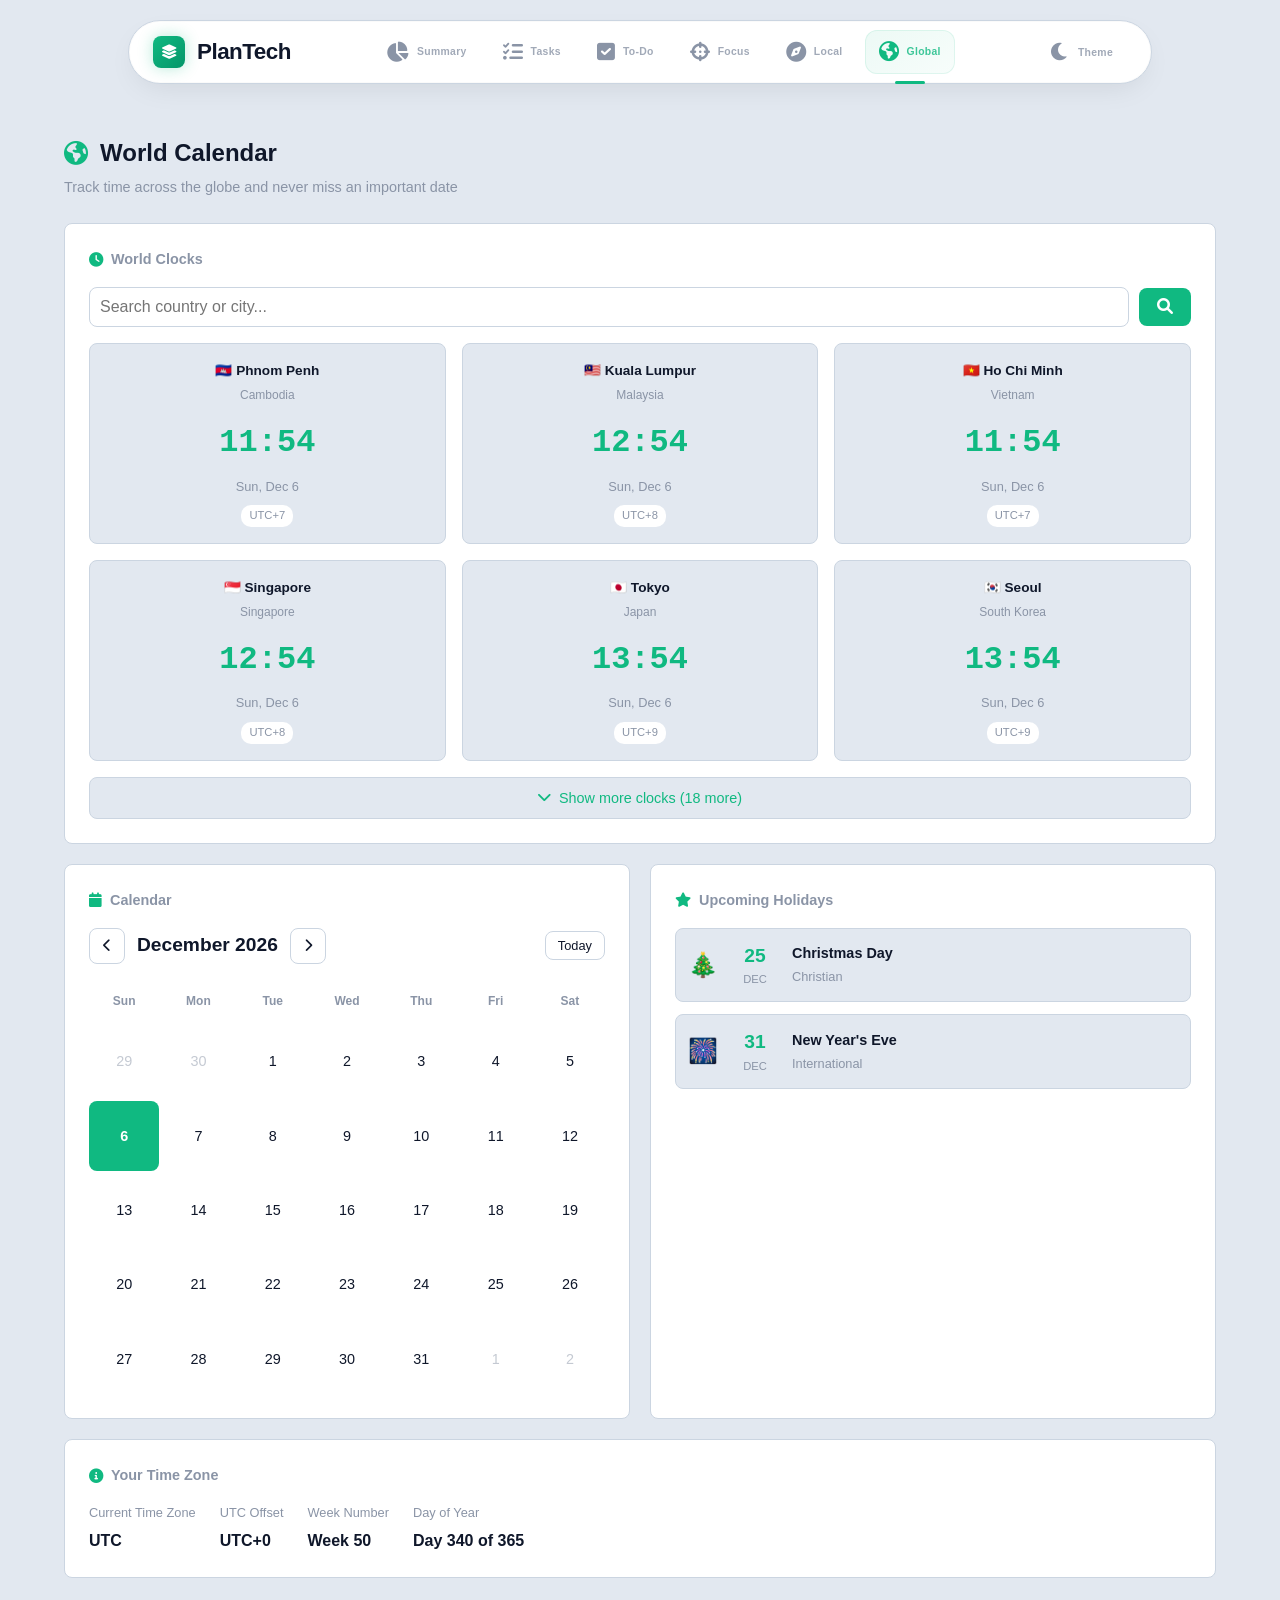
==== pages/world_calendar.html @ f8134af1 "first fix" ====
<!DOCTYPE html>
<html lang="en">
<head>
    <meta charset="UTF-8">
    <meta name="viewport" content="width=device-width, initial-scale=1.0">
    <title>World Calendar - UR-Schedule</title>
    <link rel="stylesheet" href="https://cdnjs.cloudflare.com/ajax/libs/font-awesome/6.0.0-beta3/css/all.min.css">
    <link rel="stylesheet" href="../css/style.css">
    <style>
        /* Ultra-Clean Professional Theme Override */
        :root {
            --bg-color: #e2e8f0; 
            --text-color: #0f172a;
            --text-muted: #475569; 
            --card-bg-color: #ffffff;
            --border-color: #cbd5e1; 
            --shadow-sm: 0 2px 5px rgba(0, 0, 0, 0.08); 
            --shadow-md: 0 6px 12px -2px rgba(0, 0, 0, 0.12);
            --radius-md: 8px;
            --radius-lg: 12px;
        }
        [data-theme="dark"] {
            --bg-color: #0f172a;
            --text-color: #f8fafc;
            --card-bg-color: #1e293b;
            --border-color: #334155;
            --text-muted: #94a3b8;
        }

        body {
            background-color: var(--bg-color);
            font-family: 'Inter', -apple-system, sans-serif;
            color: var(--text-color);
        }

        /* World Calendar Specific Styles */
        .world-grid {
            display: grid;
            grid-template-columns: repeat(auto-fit, minmax(300px, 1fr));
            gap: 20px;
            margin-bottom: 20px;
        }

        .world-card {
            background: var(--card-bg-color);
            border-radius: var(--radius-md);
            padding: 24px;
            border: 1px solid var(--border-color);
            transition: all 0.2s ease;
        }

        .world-card:hover {
            border-color: var(--primary-color);
            box-shadow: var(--shadow-hover);
        }

        .card-title {
            font-size: 0.9rem;
            font-weight: 600;
            color: var(--accent-color);
            display: flex;
            align-items: center;
            gap: 8px;
            margin-bottom: 16px;
        }

        .card-title i {
            color: var(--primary-color);
        }

        /* World Clocks */
        .clocks-grid {
            display: grid;
            grid-template-columns: repeat(3, 1fr);
            gap: 16px;
        }

        .clock-item {
            background: var(--bg-color);
            border-radius: var(--radius-sm);
            padding: 16px;
            text-align: center;
            border: 1px solid var(--border-color);
            transition: all 0.2s ease;
        }

        .clock-item.hidden {
            display: none;
        }

        .clock-item:hover {
            border-color: var(--primary-color);
        }

        .show-more-btn {
            display: flex;
            align-items: center;
            justify-content: center;
            gap: 8px;
            width: 100%;
            padding: 12px;
            margin-top: 16px;
            background: var(--bg-color);
            border: 1px solid var(--border-color);
            border-radius: var(--radius-sm);
            color: var(--primary-color);
            font-size: 0.9rem;
            font-weight: 500;
            cursor: pointer;
            transition: all 0.2s ease;
        }

        .show-more-btn:hover {
            background: var(--primary-color);
            color: white;
            border-color: var(--primary-color);
        }

        @media (max-width: 600px) {
            .clocks-grid {
                grid-template-columns: 1fr;
            }
        }

        .clock-city {
            font-size: 0.85rem;
            font-weight: 600;
            color: var(--text-color);
            margin-bottom: 4px;
        }

        .clock-country {
            font-size: 0.75rem;
            color: var(--accent-color);
            margin-bottom: 12px;
        }

        .clock-time {
            font-size: 2rem;
            font-weight: 700;
            color: var(--primary-color);
            font-family: 'SF Mono', 'Monaco', 'Consolas', monospace;
        }

        .clock-date {
            font-size: 0.8rem;
            color: var(--accent-color);
            margin-top: 8px;
        }

        .clock-offset {
            font-size: 0.7rem;
            color: var(--accent-color);
            background: var(--card-bg-color);
            padding: 2px 8px;
            border-radius: 10px;
            display: inline-block;
            margin-top: 8px;
        }

        /* Calendar Section */
        .calendar-header {
            display: flex;
            align-items: center;
            justify-content: space-between;
            margin-bottom: 20px;
        }

        .calendar-nav {
            display: flex;
            align-items: center;
            gap: 12px;
        }

        .calendar-nav button {
            width: 36px;
            height: 36px;
            border-radius: var(--radius-sm);
            border: 1px solid var(--border-color);
            background: var(--card-bg-color);
            color: var(--text-color);
            cursor: pointer;
            display: flex;
            align-items: center;
            justify-content: center;
            transition: all 0.2s ease;
        }

        .calendar-nav button:hover {
            border-color: var(--primary-color);
            color: var(--primary-color);
        }

        .calendar-month-year {
            font-size: 1.2rem;
            font-weight: 600;
            color: var(--text-color);
        }

        .calendar-weekdays {
            display: grid;
            grid-template-columns: repeat(7, 1fr);
            gap: 4px;
            margin-bottom: 8px;
        }

        .calendar-weekday {
            text-align: center;
            font-size: 0.75rem;
            font-weight: 600;
            color: var(--accent-color);
            padding: 8px 0;
        }

        .calendar-days {
            display: grid;
            grid-template-columns: repeat(7, 1fr);
            gap: 4px;
        }

        .calendar-day {
            aspect-ratio: 1;
            display: flex;
            align-items: center;
            justify-content: center;
            font-size: 0.9rem;
            border-radius: var(--radius-sm);
            cursor: pointer;
            transition: all 0.2s ease;
            color: var(--text-color);
        }

        .calendar-day:hover {
            background: var(--bg-color);
        }

        .calendar-day.other-month {
            color: var(--accent-color);
            opacity: 0.5;
        }

        .calendar-day.today {
            background: var(--primary-color);
            color: white;
            font-weight: 600;
        }

        .calendar-day.selected {
            border: 2px solid var(--primary-color);
        }

        .calendar-day.has-event::after {
            content: '';
            position: absolute;
            bottom: 4px;
            width: 4px;
            height: 4px;
            border-radius: 50%;
            background: var(--primary-color);
        }

        /* Holidays List */
        .holidays-list {
            display: flex;
            flex-direction: column;
            gap: 12px;
        }

        .holiday-item {
            display: flex;
            align-items: center;
            gap: 12px;
            padding: 12px;
            background: var(--bg-color);
            border-radius: var(--radius-sm);
            border: 1px solid var(--border-color);
        }

        .holiday-date {
            min-width: 50px;
            text-align: center;
        }

        .holiday-day {
            font-size: 1.2rem;
            font-weight: 700;
            color: var(--primary-color);
        }

        .holiday-month {
            font-size: 0.7rem;
            color: var(--accent-color);
            text-transform: uppercase;
        }

        .holiday-info h4 {
            font-size: 0.9rem;
            font-weight: 600;
            color: var(--text-color);
            margin-bottom: 2px;
        }

        .holiday-info p {
            font-size: 0.8rem;
            color: var(--accent-color);
        }

        .holiday-flag {
            font-size: 1.5rem;
        }

        /* Quick Time Zones */
        .timezone-converter {
            display: flex;
            flex-direction: column;
            gap: 16px;
        }

        .converter-input {
            display: flex;
            gap: 12px;
            align-items: center;
        }

        .converter-input input {
            flex: 1;
            padding: 12px;
            border: 1px solid var(--border-color);
            border-radius: var(--radius-sm);
            background: var(--bg-color);
            color: var(--text-color);
            font-size: 0.9rem;
        }

        .converter-input select {
            padding: 12px;
            border: 1px solid var(--border-color);
            border-radius: var(--radius-sm);
            background: var(--bg-color);
            color: var(--text-color);
            font-size: 0.9rem;
        }

        /* Page Header */
        .page-header {
            margin-bottom: 24px;
        }

        .page-header h1 {
            font-size: 1.5rem;
            font-weight: 700;
            color: var(--text-color);
            display: flex;
            align-items: center;
            gap: 12px;
        }

        .page-header h1 i {
            color: var(--primary-color);
        }

        .page-header p {
            color: var(--accent-color);
            font-size: 0.9rem;
            margin-top: 4px;
        }
    </style>
    <script src="../js/theme-sync.js"></script>
</head>
<body>
    <!-- Layered Sidebar Nav -->
    <aside class="sidebar" id="sidebar">
        <a href="homepage.html" class="sidebar-logo" title="Back to Home">
            <i><div class="fas fa-layer-group"></div></i>
            PlanTech
        </a>
        <nav class="sidebar-nav">
            <a href="dashboard.html" class="sidebar-tab" title="Overview Dashboard">
                <i class="fas fa-chart-pie"></i>
                <span>Summary</span>
            </a>
            <a href="schedule.html" class="sidebar-tab" title="Task Manager">
                <i class="fas fa-list-check"></i>
                <span>Tasks</span>
            </a>
            <a href="todo.html" class="sidebar-tab" title="To-Do List">
                <i class="fas fa-check-square"></i>
                <span>To-Do</span>
            </a>
            <a href="timer.html" class="sidebar-tab" title="Focus Timer">
                <i class="fas fa-crosshairs"></i>
                <span>Focus</span>
            </a>
            <a href="khmer_calendar.html" class="sidebar-tab" title="Local Calendar">
                <i class="fas fa-compass"></i>
                <span>Local</span>
            </a>
            <a href="world_calendar.html" class="sidebar-tab active" title="Global Time">
                <i class="fas fa-globe-americas"></i>
                <span>Global</span>
            </a>
        </nav>
        <div class="sidebar-bottom">
            <button id="dark-mode-toggle" class="sidebar-tab" title="Toggle Theme">
                <i class="fas fa-moon"></i>
                <span>Theme</span>
            </button>
            <a href="#" class="sidebar-tab" title="Settings" style="display: none;">
                <i class="fas fa-cog"></i>
                <span>Config</span>
            </a>
        </div>
    </aside>

    <!-- Main Content -->
    <div class="main-wrapper">
        <main style="padding: 24px 0;">
            <div class="container">
                <!-- Page Header -->
                <div class="page-header">
                    <h1><i class="fas fa-globe-americas"></i> World Calendar</h1>
                    <p>Track time across the globe and never miss an important date</p>
                </div>

                <!-- World Clocks -->
                <div class="world-card" style="margin-bottom: 20px;">
                    <div class="card-title">
                        <i class="fas fa-clock"></i> World Clocks
                    </div>
                    <div style="display: flex; gap: 10px; margin-bottom: 16px; align-items: center; flex-wrap: wrap;">
                        <input id="clock-search" type="text" placeholder="Search country or city..." style="flex:1; min-width:180px; padding: 10px; border-radius: 8px; border: 1px solid var(--border-color); font-size: 1rem;">
                        <button id="clock-search-btn" style="padding: 10px 18px; border-radius: 8px; border: none; background: var(--primary-color); color: #fff; font-size: 1rem; cursor: pointer;">
                            <i class="fas fa-search"></i>
                        </button>
                    </div>
                    <div class="clocks-grid" id="clocks-container">
                        <!-- Clocks will be generated by JavaScript -->
                    </div>
                    <button class="show-more-btn" id="show-more-clocks" onclick="toggleClocks()">
                        <i class="fas fa-chevron-down"></i>
                        <span>Show more clocks (20 more)</span>
                    </button>
                </div>

                <!-- Calendar and Holidays Grid -->
                <div class="world-grid">
                    <!-- Calendar -->
                    <div class="world-card">
                        <div class="card-title">
                            <i class="fas fa-calendar"></i> Calendar
                        </div>
                        <div class="calendar-header">
                            <div class="calendar-nav">
                                <button onclick="prevMonth()"><i class="fas fa-chevron-left"></i></button>
                                <span class="calendar-month-year" id="calendar-month-year">January 2026</span>
                                <button onclick="nextMonth()"><i class="fas fa-chevron-right"></i></button>
                            </div>
                            <button onclick="goToToday()" style="padding: 6px 12px; border-radius: var(--radius-sm); border: 1px solid var(--border-color); background: var(--card-bg-color); color: var(--text-color); cursor: pointer; font-size: 0.8rem;">Today</button>
                        </div>
                        <div class="calendar-weekdays">
                            <div class="calendar-weekday">Sun</div>
                            <div class="calendar-weekday">Mon</div>
                            <div class="calendar-weekday">Tue</div>
                            <div class="calendar-weekday">Wed</div>
                            <div class="calendar-weekday">Thu</div>
                            <div class="calendar-weekday">Fri</div>
                            <div class="calendar-weekday">Sat</div>
                        </div>
                        <div class="calendar-days" id="calendar-days">
                            <!-- Days will be generated by JavaScript -->
                        </div>
                    </div>

                    <!-- Upcoming Holidays -->
                    <div class="world-card">
                        <div class="card-title">
                            <i class="fas fa-star"></i> Upcoming Holidays
                        </div>
                        <div class="holidays-list" id="holidays-list">
                            <!-- Holidays will be generated by JavaScript -->
                        </div>
                    </div>
                </div>

                <!-- Time Zone Info -->
                <div class="world-card">
                    <div class="card-title">
                        <i class="fas fa-info-circle"></i> Your Time Zone
                    </div>
                    <div style="display: flex; gap: 24px; flex-wrap: wrap;">
                        <div>
                            <div style="font-size: 0.8rem; color: var(--accent-color); margin-bottom: 4px;">Current Time Zone</div>
                            <div style="font-size: 1rem; font-weight: 600; color: var(--text-color);" id="local-timezone">Loading...</div>
                        </div>
                        <div>
                            <div style="font-size: 0.8rem; color: var(--accent-color); margin-bottom: 4px;">UTC Offset</div>
                            <div style="font-size: 1rem; font-weight: 600; color: var(--text-color);" id="utc-offset">Loading...</div>
                        </div>
                        <div>
                            <div style="font-size: 0.8rem; color: var(--accent-color); margin-bottom: 4px;">Week Number</div>
                            <div style="font-size: 1rem; font-weight: 600; color: var(--text-color);" id="week-number">Loading...</div>
                        </div>
                        <div>
                            <div style="font-size: 0.8rem; color: var(--accent-color); margin-bottom: 4px;">Day of Year</div>
                            <div style="font-size: 1rem; font-weight: 600; color: var(--text-color);" id="day-of-year">Loading...</div>
                        </div>
                    </div>
                </div>
            </div>
        </main>
    </div>

    <script>
                // --- Search functionality for world clocks ---
                let clockSearchTerm = '';
                function filterClocks() {
                    const term = clockSearchTerm.trim().toLowerCase();
                    const items = document.querySelectorAll('.clock-item');
                    let anyVisible = false;
                    items.forEach(item => {
                        const city = item.querySelector('.clock-city').textContent.toLowerCase();
                        const country = item.querySelector('.clock-country').textContent.toLowerCase();
                        if (!term || city.includes(term) || country.includes(term)) {
                            item.style.display = '';
                            anyVisible = true;
                        } else {
                            item.style.display = 'none';
                        }
                    });
                    // Optionally, hide show-more button if search is active
                    const showMoreBtn = document.getElementById('show-more-clocks');
                    if (showMoreBtn) showMoreBtn.style.display = term ? 'none' : '';
                }
                document.addEventListener('DOMContentLoaded', function() {
                    const searchInput = document.getElementById('clock-search');
                    const searchBtn = document.getElementById('clock-search-btn');
                    if (searchInput) {
                        searchInput.addEventListener('input', function(e) {
                            clockSearchTerm = e.target.value;
                            filterClocks();
                        });
                        searchInput.addEventListener('keypress', function(e) {
                            if (e.key === 'Enter') {
                                clockSearchTerm = searchInput.value;
                                filterClocks();
                            }
                        });
                    }
                    if (searchBtn) {
                        searchBtn.addEventListener('click', function() {
                            clockSearchTerm = searchInput.value;
                            filterClocks();
                        });
                    }
                    
                    const darkToggleBtn = document.getElementById('dark-mode-toggle');
                    if (darkToggleBtn) {
                        darkToggleBtn.addEventListener('click', toggleTheme);
                    }
                });

        // Theme handling
        function updateThemeIcon(theme) {
            const icon = document.querySelector('#dark-mode-toggle i');
            if (icon) {
                icon.className = theme === 'dark' ? 'fas fa-sun' : 'fas fa-moon';
            }
        }

        function toggleTheme() {
            const isDark = document.documentElement.getAttribute('data-theme') === 'dark';
            if (isDark) {
                document.documentElement.removeAttribute('data-theme');
                updateThemeIcon('light');
                localStorage.setItem('theme', 'light');
            } else {
                document.documentElement.setAttribute('data-theme', 'dark');
                updateThemeIcon('dark');
                localStorage.setItem('theme', 'dark');
            }
        }

        // Load saved theme
        document.addEventListener('DOMContentLoaded', () => {
            if (localStorage.getItem('theme') === 'dark') {
                document.documentElement.setAttribute('data-theme', 'dark');
                updateThemeIcon('dark');
            }
            
            let colorTheme = localStorage.getItem('colorTheme') || 'default';
            document.documentElement.setAttribute('data-color', colorTheme);

            window.addEventListener('storage', (e) => {
                if (e.key === 'theme') {
                    if (e.newValue === 'dark') {
                        document.documentElement.setAttribute('data-theme', 'dark');
                        updateThemeIcon('dark');
                    } else {
                        document.documentElement.removeAttribute('data-theme');
                        updateThemeIcon('light');
                    }
                }
                if (e.key === 'colorTheme') {
                    colorTheme = e.newValue || 'default';
                    document.documentElement.setAttribute('data-color', colorTheme);
                }
            });
        });

        // World Clock Data
        const worldClocks = [
            { city: 'Phnom Penh', country: 'Cambodia', timezone: 'Asia/Phnom_Penh', flag: '🇰🇭' },
            { city: 'Kuala Lumpur', country: 'Malaysia', timezone: 'Asia/Kuala_Lumpur', flag: '🇲🇾' },
            { city: 'Ho Chi Minh', country: 'Vietnam', timezone: 'Asia/Ho_Chi_Minh', flag: '🇻🇳' },
            { city: 'Singapore', country: 'Singapore', timezone: 'Asia/Singapore', flag: '🇸🇬' },
            { city: 'Tokyo', country: 'Japan', timezone: 'Asia/Tokyo', flag: '🇯🇵' },
            { city: 'Seoul', country: 'South Korea', timezone: 'Asia/Seoul', flag: '🇰🇷' },
            { city: 'Beijing', country: 'China', timezone: 'Asia/Shanghai', flag: '🇨🇳' },
            { city: 'Hong Kong', country: 'Hong Kong', timezone: 'Asia/Hong_Kong', flag: '🇭🇰' },
            { city: 'Dubai', country: 'UAE', timezone: 'Asia/Dubai', flag: '🇦🇪' },
            { city: 'Mumbai', country: 'India', timezone: 'Asia/Kolkata', flag: '🇮🇳' },
            { city: 'Moscow', country: 'Russia', timezone: 'Europe/Moscow', flag: '🇷🇺' },
            { city: 'Istanbul', country: 'Turkey', timezone: 'Europe/Istanbul', flag: '🇹🇷' },
            { city: 'London', country: 'United Kingdom', timezone: 'Europe/London', flag: '🇬🇧' },
            { city: 'Paris', country: 'France', timezone: 'Europe/Paris', flag: '🇫🇷' },
            { city: 'Berlin', country: 'Germany', timezone: 'Europe/Berlin', flag: '🇩🇪' },
            { city: 'Amsterdam', country: 'Netherlands', timezone: 'Europe/Amsterdam', flag: '🇳🇱' },
            { city: 'New York', country: 'United States', timezone: 'America/New_York', flag: '🇺🇸' },
            { city: 'Los Angeles', country: 'United States', timezone: 'America/Los_Angeles', flag: '🇺🇸' },
            { city: 'Chicago', country: 'United States', timezone: 'America/Chicago', flag: '🇺🇸' },
            { city: 'Toronto', country: 'Canada', timezone: 'America/Toronto', flag: '🇨🇦' },
            { city: 'São Paulo', country: 'Brazil', timezone: 'America/Sao_Paulo', flag: '🇧🇷' },
            { city: 'Buenos Aires', country: 'Argentina', timezone: 'America/Argentina/Buenos_Aires', flag: '🇦🇷' },
            { city: 'Sydney', country: 'Australia', timezone: 'Australia/Sydney', flag: '🇦🇺' },
            { city: 'Auckland', country: 'New Zealand', timezone: 'Pacific/Auckland', flag: '🇳🇿' }
        ];

        // International Holidays 2026
        const holidays = [
            { date: '2026-01-01', name: 'New Year\'s Day', type: 'International', flag: '🌍' },
            { date: '2026-01-26', name: 'Australia Day', type: 'Australia', flag: '🇦🇺' },
            { date: '2026-02-14', name: 'Valentine\'s Day', type: 'International', flag: '❤️' },
            { date: '2026-02-17', name: 'Chinese New Year', type: 'Asia', flag: '🧧' },
            { date: '2026-03-17', name: 'St. Patrick\'s Day', type: 'Ireland', flag: '🇮🇪' },
            { date: '2026-04-05', name: 'Easter Sunday', type: 'Christian', flag: '🐰' },
            { date: '2026-05-01', name: 'International Workers\' Day', type: 'International', flag: '👷' },
            { date: '2026-05-10', name: 'Mother\'s Day', type: 'International', flag: '💐' },
            { date: '2026-06-21', name: 'Father\'s Day', type: 'International', flag: '👔' },
            { date: '2026-07-04', name: 'Independence Day', type: 'United States', flag: '🇺🇸' },
            { date: '2026-07-14', name: 'Bastille Day', type: 'France', flag: '🇫🇷' },
            { date: '2026-10-31', name: 'Halloween', type: 'International', flag: '🎃' },
            { date: '2026-11-26', name: 'Thanksgiving', type: 'United States', flag: '🦃' },
            { date: '2026-12-25', name: 'Christmas Day', type: 'Christian', flag: '🎄' },
            { date: '2026-12-31', name: 'New Year\'s Eve', type: 'International', flag: '🎆' }
        ];

        // Render World Clocks
        let clocksExpanded = false;
        const initialClocksCount = 6;

        function renderClocks() {
            const container = document.getElementById('clocks-container');
            container.innerHTML = worldClocks.map((clock, index) => `
                <div class="clock-item${index >= initialClocksCount && !clocksExpanded ? ' hidden' : ''}" data-index="${index}">
                    <div class="clock-city">${clock.flag} ${clock.city}</div>
                    <div class="clock-country">${clock.country}</div>
                    <div class="clock-time" id="clock-${clock.timezone.replace(/\//g, '-')}">${getTimeForTimezone(clock.timezone)}</div>
                    <div class="clock-date">${getDateForTimezone(clock.timezone)}</div>
                    <div class="clock-offset">${getOffsetForTimezone(clock.timezone)}</div>
                </div>
            `).join('');
            updateShowMoreButton();
        }

        function toggleClocks() {
            clocksExpanded = !clocksExpanded;
            const items = document.querySelectorAll('.clock-item');
            items.forEach((item, index) => {
                if (index >= initialClocksCount) {
                    item.classList.toggle('hidden', !clocksExpanded);
                }
            });
            updateShowMoreButton();
        }

        function updateShowMoreButton() {
            const btn = document.getElementById('show-more-clocks');
            const hiddenCount = worldClocks.length - initialClocksCount;
            if (clocksExpanded) {
                btn.innerHTML = '<i class="fas fa-chevron-up"></i><span>Show less</span>';
            } else {
                btn.innerHTML = `<i class="fas fa-chevron-down"></i><span>Show more clocks (${hiddenCount} more)</span>`;
            }
        }

        function getTimeForTimezone(timezone) {
            return new Date().toLocaleTimeString('en-US', {
                timeZone: timezone,
                hour: '2-digit',
                minute: '2-digit',
                hour12: false
            });
        }

        function getDateForTimezone(timezone) {
            return new Date().toLocaleDateString('en-US', {
                timeZone: timezone,
                weekday: 'short',
                month: 'short',
                day: 'numeric'
            });
        }

        function getOffsetForTimezone(timezone) {
            const now = new Date();
            const utc = new Date(now.toLocaleString('en-US', { timeZone: 'UTC' }));
            const tz = new Date(now.toLocaleString('en-US', { timeZone: timezone }));
            const diff = (tz - utc) / (1000 * 60 * 60);
            const sign = diff >= 0 ? '+' : '';
            return `UTC${sign}${diff}`;
        }

        function updateClocks() {
            worldClocks.forEach(clock => {
                const el = document.getElementById(`clock-${clock.timezone.replace(/\//g, '-')}`);
                if (el) {
                    el.textContent = getTimeForTimezone(clock.timezone);
                }
            });
        }

        // Calendar
        let currentDate = new Date();
        let currentMonth = currentDate.getMonth();
        let currentYear = currentDate.getFullYear();

        function renderCalendar() {
            const monthNames = ['January', 'February', 'March', 'April', 'May', 'June',
                'July', 'August', 'September', 'October', 'November', 'December'];

            document.getElementById('calendar-month-year').textContent = 
                `${monthNames[currentMonth]} ${currentYear}`;

            const firstDay = new Date(currentYear, currentMonth, 1).getDay();
            const daysInMonth = new Date(currentYear, currentMonth + 1, 0).getDate();
            const daysInPrevMonth = new Date(currentYear, currentMonth, 0).getDate();

            const today = new Date();
            const container = document.getElementById('calendar-days');
            let html = '';

            // Previous month days
            for (let i = firstDay - 1; i >= 0; i--) {
                html += `<div class="calendar-day other-month">${daysInPrevMonth - i}</div>`;
            }

            // Current month days
            for (let day = 1; day <= daysInMonth; day++) {
                const isToday = day === today.getDate() && 
                               currentMonth === today.getMonth() && 
                               currentYear === today.getFullYear();
                html += `<div class="calendar-day${isToday ? ' today' : ''}">${day}</div>`;
            }

            // Next month days
            const totalCells = firstDay + daysInMonth;
            const remainingCells = totalCells <= 35 ? 35 - totalCells : 42 - totalCells;
            for (let i = 1; i <= remainingCells; i++) {
                html += `<div class="calendar-day other-month">${i}</div>`;
            }

            container.innerHTML = html;
        }

        function prevMonth() {
            currentMonth--;
            if (currentMonth < 0) {
                currentMonth = 11;
                currentYear--;
            }
            renderCalendar();
        }

        function nextMonth() {
            currentMonth++;
            if (currentMonth > 11) {
                currentMonth = 0;
                currentYear++;
            }
            renderCalendar();
        }

        function goToToday() {
            const today = new Date();
            currentMonth = today.getMonth();
            currentYear = today.getFullYear();
            renderCalendar();
        }

        // Render Holidays
        function renderHolidays() {
            const today = new Date();
            today.setHours(0, 0, 0, 0);

            const upcomingHolidays = holidays
                .filter(h => new Date(h.date) >= today)
                .slice(0, 5);

            const container = document.getElementById('holidays-list');
            container.innerHTML = upcomingHolidays.map(holiday => {
                const date = new Date(holiday.date);
                const monthNames = ['Jan', 'Feb', 'Mar', 'Apr', 'May', 'Jun',
                    'Jul', 'Aug', 'Sep', 'Oct', 'Nov', 'Dec'];
                return `
                    <div class="holiday-item">
                        <div class="holiday-flag">${holiday.flag}</div>
                        <div class="holiday-date">
                            <div class="holiday-day">${date.getDate()}</div>
                            <div class="holiday-month">${monthNames[date.getMonth()]}</div>
                        </div>
                        <div class="holiday-info">
                            <h4>${holiday.name}</h4>
                            <p>${holiday.type}</p>
                        </div>
                    </div>
                `;
            }).join('');
        }

        // Time Zone Info
        function updateTimezoneInfo() {
            const now = new Date();
            
            // Timezone name
            let timezone = Intl.DateTimeFormat().resolvedOptions().timeZone;
            if (timezone === 'Asia/Bangkok' || timezone === 'Asia/Saigon') {
                // Manually map Indochina Time to Phnom Penh
                timezone = 'Asia/Phnom_Penh';
            }
            document.getElementById('local-timezone').textContent = timezone;

            // UTC Offset
            const offset = -now.getTimezoneOffset() / 60;
            const sign = offset >= 0 ? '+' : '';
            document.getElementById('utc-offset').textContent = `UTC${sign}${offset}`;

            // Week number
            const startOfYear = new Date(now.getFullYear(), 0, 1);
            const weekNo = Math.ceil((((now - startOfYear) / 86400000) + startOfYear.getDay() + 1) / 7);
            document.getElementById('week-number').textContent = `Week ${weekNo}`;

            // Day of year
            const dayOfYear = Math.floor((now - startOfYear) / 86400000) + 1;
            document.getElementById('day-of-year').textContent = `Day ${dayOfYear} of 365`;
        }

        // Initialize
        renderClocks();
        renderCalendar();
        renderHolidays();
        updateTimezoneInfo();

        // Update clocks every second
        setInterval(updateClocks, 1000);
    </script>
</body>
</html>
---- css/style.css ----
/* Mobile Sidebar Toggle Button */


@import url('https://fonts.googleapis.com/css2?family=Space+Grotesk:wght@300;400;500;600;700&display=swap');

:root {
    /* Clean, minimal color palette */
    --bg-color: #f5f7fa;
    --text-color: #1a1a2e;
    --card-bg-color: #ffffff;
    --border-color: #e8ecf1;
    --primary-color: #10b981;
    --primary-hover: #059669;
    --accent-color: #8a94a6;
    --current-highlight: rgba(16, 185, 129, 0.08);
    --shadow: 0 2px 8px rgba(0, 0, 0, 0.04);
    --shadow-hover: 0 8px 24px rgba(0, 0, 0, 0.08);
    --transition-speed: 0.25s;
    --danger-color: #ef4444;
    --success-color: #22c55e;
    --warning-color: #f59e0b;
    --radius-sm: 8px;
    --radius-md: 12px;
    --radius-lg: 16px;
}

/* Color Themes */
[data-color="blue"] {
    --primary-color: #3b82f6;
    --primary-hover: #2563eb;
    --current-highlight: rgba(59, 130, 246, 0.08);
}

[data-color="green"] {
    --primary-color: #22c55e;
    --primary-hover: #16a34a;
    --current-highlight: rgba(34, 197, 94, 0.08);
}

[data-color="purple"] {
    --primary-color: #8b5cf6;
    --primary-hover: #7c3aed;
    --current-highlight: rgba(139, 92, 246, 0.08);
}

[data-color="orange"] {
    --primary-color: #f97316;
    --primary-hover: #ea580c;
    --current-highlight: rgba(249, 115, 22, 0.08);
}

[data-color="pink"] {
    --primary-color: #ec4899;
    --primary-hover: #db2777;
    --current-highlight: rgba(236, 72, 153, 0.08);
}

[data-color="rose"] {
    --primary-color: #f43f5e;
    --primary-hover: #e11d48;
    --current-highlight: rgba(244, 63, 94, 0.08);
}

[data-color="yellow"] {
    --primary-color: #eab308;
    --primary-hover: #ca8a04;
    --current-highlight: rgba(234, 179, 8, 0.08);
}

[data-color="teal"] {
    --primary-color: #14b8a6;
    --primary-hover: #0d9488;
    --current-highlight: rgba(20, 184, 166, 0.08);
}

[data-color="cyan"] {
    --primary-color: #06b6d4;
    --primary-hover: #0891b2;
    --current-highlight: rgba(6, 182, 212, 0.08);
}

[data-color="indigo"] {
    --primary-color: #6366f1;
    --primary-hover: #4f46e5;
    --current-highlight: rgba(99, 102, 241, 0.08);
}

[data-theme="dark"] {
    --bg-color: #0f0f12;
    --text-color: #f0f0f5;
    --card-bg-color: #1a1a22;
    --border-color: #2a2a35;
    --accent-color: #6b7280;
    --shadow: 0 2px 8px rgba(0, 0, 0, 0.3);
    --shadow-hover: 0 8px 24px rgba(0, 0, 0, 0.4);
}

[data-theme="dark"][data-color="default"],
[data-theme="dark"]:not([data-color]) {
    --primary-color: #10b981;
    --primary-hover: #059669;
    --current-highlight: rgba(16, 185, 129, 0.12);
}

* {
    box-sizing: border-box;
    margin: 0;
    padding: 0;
}

body {
    font-family: 'Space Grotesk', -apple-system, BlinkMacSystemFont, 'Segoe UI', sans-serif;
    background-color: var(--bg-color);
    color: var(--text-color);
    line-height: 1.6;
    font-size: 14px;
    -webkit-font-smoothing: antialiased;
    -moz-osx-font-smoothing: grayscale;
}

/* ==================== SIDEBAR NAVIGATION ==================== */
.sidebar {
    position: fixed;
    top: 20px;
    left: 50%;
    transform: translateX(-50%);
    width: 80%;
    max-width: 1200px;
    height: 64px;
    background: var(--bg-surface, var(--card-bg-color));
    backdrop-filter: blur(12px);
    border-radius: 100px;
    border: 1px solid var(--border-color);
    display: flex;
    flex-direction: row;
    align-items: center;
    justify-content: space-between;
    padding: 0 24px;
    z-index: 150;
    transition: all var(--transition-speed);
    box-shadow: 0 10px 30px -10px rgba(0, 0, 0, 0.1), inset 0 0 0 1px rgba(15, 23, 42, 0.02);
}

.sidebar-logo {
    font-family: "Plus Jakarta Sans", sans-serif;
    font-size: 1.4rem;
    font-weight: 800;
    color: var(--text-color);
    text-decoration: none;
    display: flex;
    align-items: center;
    gap: 12px;
    letter-spacing: -0.5px;
    margin-right: 0;
}
.sidebar-logo i {
    width: 32px;
    height: 32px;
    background: linear-gradient(135deg, var(--primary-color), var(--primary-hover));
    color: white;
    display: flex;
    align-items: center;
    justify-content: center;
    border-radius: 8px;
    font-size: 0.9rem;
    box-shadow: 0 0 15px rgba(16, 185, 129, 0.3);
}

.sidebar-logo:hover {
    transform: translateY(-2px) scale(1.05);
}

.sidebar-nav {
    display: flex;
    flex-direction: row;
    gap: 8px;
    padding: 0;
    justify-content: center;
    flex: 1;
}

.sidebar-tab {
    width: auto;
    height: 44px;
    padding: 0 14px;
    display: flex;
    flex-direction: row;
    align-items: center;
    justify-content: center;
    gap: 8px;
    border-radius: 12px;
    background: transparent;
    color: var(--accent-color);
    text-decoration: none;
    border: none;
    cursor: pointer;
    transition: all 0.3s cubic-bezier(0.16, 1, 0.3, 1);
    font-family: inherit;
    position: relative;
}

.sidebar-tab i {
    font-size: 1.25rem;
    transition: transform 0.3s cubic-bezier(0.16, 1, 0.3, 1), color 0.2s;
}

.sidebar-tab span {
    font-size: 0.65rem;
    font-weight: 600;
    letter-spacing: 0.03em;
    opacity: 0.8;
}

.sidebar-tab:hover {
    background: var(--bg-color);
    color: var(--text-color);
    transform: translateY(-2px);
}

.sidebar-tab:hover i {
    transform: scale(1.1);
    color: var(--primary-color);
}

.sidebar-tab.active {
    background: linear-gradient(145deg, var(--current-highlight), rgba(16, 185, 129, 0.03));
    color: var(--primary-color);
    font-weight: 700;
    box-shadow: inset 0 0 0 1px rgba(16, 185, 129, 0.1);
}

.sidebar-tab.active::before {
    content: "";
    position: absolute;
    bottom: -10px;
    left: 50%;
    transform: translateX(-50%);
    width: 30px;
    height: 3px;
    background: var(--primary-color);
    border-radius: 4px;
}

.sidebar-bottom {
    margin-top: 0;
    margin-left: auto;
    padding: 0;
    display: flex;
    flex-direction: row;
    align-items: center;
    gap: 8px;
}

.sidebar-divider {
    width: 1px;
    height: 24px;
    background: var(--border-color);
    margin: 0 8px;
}

/* Main wrapper with sidebar offset */
.main-wrapper {
    margin-left: 0;
    padding-top: 110px;
    min-height: 100vh;
    transition: margin-left var(--transition-speed);
}

.container {
    max-width: 1200px;
    margin: 0 auto;
    padding: 0 24px;
}

/* ==================== COMPACT HEADER - TOP BAR ==================== */
.top-bar {
    background-color: var(--card-bg-color);
    border-bottom: 1px solid var(--border-color);
    padding: 14px 0;
    position: sticky;
    top: 0;
    z-index: 100;
    transition: all var(--transition-speed);
}

.header-row {
    display: flex;
    align-items: center;
    justify-content: space-between;
    gap: 20px;
}

.logo {
    display: flex;
    align-items: center;
    gap: 10px;
    font-weight: 600;
    font-size: 1.1rem;
    letter-spacing: -0.02em;
}

.logo i {
    color: var(--primary-color);
    font-size: 1.2rem;
}

.header-stats {
    display: flex;
    gap: 10px;
}

.stat-pill {
    display: flex;
    align-items: center;
    gap: 6px;
    background: var(--bg-color);
    padding: 6px 12px;
    border-radius: var(--radius-lg);
    font-size: 0.8rem;
    font-weight: 500;
    border: 1px solid var(--border-color);
}

.stat-pill i {
    color: var(--primary-color);
    font-size: 0.75rem;
}

.stat-pill.clock {
    font-variant-numeric: tabular-nums;
}

.header-actions {
    display: flex;
    gap: 6px;
}

.icon-btn {
    width: 38px;
    height: 38px;
    border: none;
    border-radius: var(--radius-sm);
    background: transparent;
    color: var(--accent-color);
    cursor: pointer;
    display: flex;
    align-items: center;
    justify-content: center;
    transition: all 0.2s ease;
}

.icon-btn:hover {
    background: var(--current-highlight);
    color: var(--primary-color);
}

/* ==================== COMPACT HEADER - NAV BAR ==================== */
.nav-bar {
    background-color: var(--card-bg-color);
    border-bottom: 1px solid var(--border-color);
    padding: 10px 0;
    position: sticky;
    top: 58px;
    z-index: 99;
    transition: all var(--transition-speed);
}

.nav-row {
    display: flex;
    align-items: center;
    justify-content: space-between;
    gap: 20px;
}

.date-nav {
    display: flex;
    align-items: center;
    gap: 10px;
}

.nav-btn {
    width: 32px;
    height: 32px;
    border: 1px solid var(--border-color);
    border-radius: var(--radius-sm);
    background: var(--card-bg-color);
    color: var(--accent-color);
    cursor: pointer;
    display: flex;
    align-items: center;
    justify-content: center;
    transition: all 0.2s ease;
    font-size: 0.75rem;
}

.nav-btn:hover {
    background: var(--primary-color);
    border-color: var(--primary-color);
    color: white;
}

.date-display {
    font-weight: 600;
    font-size: 0.9rem;
    min-width: 110px;
    text-align: center;
    cursor: pointer;
    transition: color 0.2s ease;
    letter-spacing: -0.01em;
}

.date-display:hover {
    color: var(--primary-color);
}

.progress-container {
    flex: 1;
    max-width: 180px;
    height: 5px;
    background-color: var(--border-color);
    border-radius: var(--radius-lg);
    overflow: hidden;
}

.progress-bar {
    height: 100%;
    background: var(--primary-color);
    border-radius: var(--radius-lg);
    transition: width 0.5s cubic-bezier(0.4, 0, 0.2, 1);
    width: 0%;
}

.view-switcher {
    display: flex;
    gap: 4px;
    background: var(--bg-color);
    padding: 4px;
    border-radius: var(--radius-sm);
    border: 1px solid var(--border-color);
}

.view-btn {
    width: 36px;
    height: 30px;
    border: none;
    border-radius: 6px;
    background: transparent;
    color: var(--accent-color);
    cursor: pointer;
    display: flex;
    align-items: center;
    justify-content: center;
    transition: all 0.2s ease;
    font-size: 0.85rem;
}

.view-btn:hover {
    color: var(--text-color);
    background: var(--card-bg-color);
}

.view-btn.active {
    background: var(--card-bg-color);
    color: var(--primary-color);
    box-shadow: var(--shadow);
}

/* ==================== DROPDOWN MENU ==================== */
.dropdown-menu {
    position: fixed;
    top: 60px;
    right: 20px;
    background: var(--card-bg-color);
    border: 1px solid var(--border-color);
    border-radius: var(--radius-md);
    box-shadow: var(--shadow-hover);
    z-index: 200;
    min-width: 220px;
    padding: 8px;
    animation: slideDown 0.15s ease-out;
}

.dropdown-menu.hidden {
    display: none;
}

@keyframes slideDown {
    from { opacity: 0; transform: translateY(-10px); }
    to { opacity: 1; transform: translateY(0); }
}

.menu-section {
    padding: 8px;
}

.menu-section:not(:last-child) {
    border-bottom: 1px solid var(--border-color);
}

.menu-section h4 {
    font-size: 0.65rem;
    text-transform: uppercase;
    color: var(--accent-color);
    margin-bottom: 8px;
    letter-spacing: 0.5px;
}

.menu-item {
    width: 100%;
    display: flex;
    align-items: center;
    gap: 10px;
    padding: 8px 10px;
    border: none;
    background: transparent;
    color: var(--text-color);
    border-radius: 6px;
    cursor: pointer;
    font-size: 0.85rem;
    transition: all 0.2s;
    text-align: left;
    font-family: inherit;
}

.menu-item:hover {
    background: var(--current-highlight);
}

.menu-item.danger {
    color: var(--danger-color);
}

.menu-item.danger:hover {
    background: rgba(220, 53, 69, 0.1);
}

.menu-item i {
    width: 16px;
    text-align: center;
    color: var(--accent-color);
}

.menu-item:hover i {
    color: var(--primary-color);
}

.menu-section .theme-colors {
    display: flex;
    gap: 8px;
    padding: 4px 0;
}

.color-btn {
    width: 26px;
    height: 26px;
    border-radius: 50%;
    border: 2px solid transparent;
    cursor: pointer;
    transition: all 0.2s;
}

.color-btn:hover {
    transform: scale(1.15);
}

.color-btn.active {
    border-color: var(--text-color);
}

/* ==================== LEGACY STYLES (for compatibility) ==================== */
.controls {
    display: none; /* Hidden - moved to dropdown */
}

.secondary-controls {
    display: none; /* Hidden - moved to dropdown */
}

.stats-bar {
    display: none; /* Hidden - moved to header pills */
}

/* Control buttons for modals */
.control-btn {
    background-color: var(--primary-color);
    color: #fff;
    border: none;
    padding: 8px 16px;
    border-radius: 8px;
    cursor: pointer;
    font-weight: 600;
    font-size: 0.85rem;
    transition: background-color 0.2s, transform 0.2s;
    display: inline-flex;
    align-items: center;
    gap: 5px;
    font-family: inherit;
}

.control-btn:hover {
    transform: translateY(-1px);
    background-color: var(--primary-hover);
}

.control-btn.danger {
    background-color: var(--danger-color);
}

.control-btn.danger:hover {
    background-color: #c82333;
}

.control-btn.small {
    padding: 5px 12px;
    font-size: 0.8rem;
}

/* Theme switch toggle styles */
.switch {
    position: relative;
    display: inline-block;
    width: 50px;
    height: 26px;
}

.switch input {
    opacity: 0;
    width: 0;
    height: 0;
}

.slider {
    position: absolute;
    cursor: pointer;
    inset: 0;
    background-color: #ccc;
    transition: .4s;
}

.slider:before {
    position: absolute;
    content: "";
    height: 20px;
    width: 20px;
    left: 3px;
    bottom: 3px;
    background-color: white;
    transition: .4s;
}

input:checked + .slider {
    background-color: var(--primary-color);
}

input:checked + .slider:before {
    transform: translateX(24px);
}

.slider.round { border-radius: 34px; }
.slider.round:before { border-radius: 50%; }

/* Date Navigation - legacy */
#current-date {
    font-weight: 600;
    font-size: 1.1rem;
    min-width: 150px;
}

/* Main Content */
main {
    padding: 2rem 0;
    min-height: calc(100vh - 400px);
}

.view-content {
    display: none;
}

.view-content.active {
    display: block;
}

/* Schedule Container */
#schedule-container {
    display: grid;
    gap: 10px;
    padding: 20px 0;
}

/* Time Block */
.time-block {
    display: grid;
    grid-template-columns: 40px 80px 1fr auto auto auto;
    align-items: center;
    gap: 12px;
    background-color: var(--card-bg-color);
    border: 1px solid var(--border-color);
    border-radius: var(--radius-md);
    padding: 14px 16px;
    transition: all 0.2s ease;
    position: relative;
}

.time-block:hover {
    border-color: var(--primary-color);
    box-shadow: var(--shadow-hover);
}

.time-block.current {
    border-left: 3px solid var(--primary-color);
    background-color: var(--current-highlight);
}

.time-block.current::before {
    content: "NOW";
    position: absolute;
    top: -8px;
    left: 12px;
    background-color: var(--primary-color);
    color: white;
    font-size: 0.6rem;
    padding: 2px 8px;
    border-radius: var(--radius-sm);
    font-weight: 600;
    letter-spacing: 0.05em;
}

/* Category Colors */
.time-block[data-category="work"] {
    border-left: 3px solid #4f6ef7;
}

.time-block[data-category="personal"] {
    border-left: 3px solid #8b5cf6;
}

.time-block[data-category="health"] {
    border-left: 3px solid #22c55e;
}

.time-block[data-category="learning"] {
    border-left: 3px solid #f97316;
}

.time-block[data-category="social"] {
    border-left: 3px solid #ec4899;
}

.time-block[data-category="errands"] {
    border-left: 3px solid #06b6d4;
}

/* Priority Indicators */
.time-block[data-priority="high"] .priority-indicator {
    background-color: var(--danger-color);
}

.time-block[data-priority="medium"] .priority-indicator {
    background-color: var(--warning-color);
}

.time-block[data-priority="low"] .priority-indicator {
    background-color: var(--success-color);
}

.priority-indicator {
    width: 6px;
    height: 6px;
    border-radius: 50%;
    display: none;
}

.time-block[data-priority] .priority-indicator {
    display: block;
}

/* Multi-hour tasks */
.time-block.span-2 {
    grid-row: span 2;
    min-height: 120px;
}

.time-block.span-3 {
    grid-row: span 3;
    min-height: 180px;
}

.time-block.span-4 {
    grid-row: span 4;
    min-height: 240px;
}

.time-block.continuation {
    opacity: 0.6;
    pointer-events: none;
}

/* Time Label */
.time-label {
    font-weight: 500;
    font-size: 0.85rem;
    color: var(--accent-color);
    font-variant-numeric: tabular-nums;
}

/* Task Input */
.task-input {
    width: 100%;
    border: none;
    background: transparent;
    color: var(--text-color);
    font-size: 0.9rem;
    font-family: inherit;
    padding: 8px 0;
    border-bottom: 1px solid transparent;
    transition: all 0.2s ease;
}

.task-input.completed {
    text-decoration: line-through;
    opacity: 0.5;
    color: var(--accent-color);
}

.task-input:focus {
    outline: none;
    border-bottom: 1px solid var(--primary-color);
}

.task-input::placeholder {
    color: var(--accent-color);
    opacity: 0.6;
}

/* Category Badge */
.category-badge {
    font-size: 0.7rem;
    padding: 4px 10px;
    border-radius: var(--radius-lg);
    background-color: var(--bg-color);
    color: var(--accent-color);
    white-space: nowrap;
    font-weight: 500;
    letter-spacing: 0.02em;
}

.category-badge.work { background-color: rgba(79, 110, 247, 0.12); color: #4f6ef7; }
.category-badge.personal { background-color: rgba(139, 92, 246, 0.12); color: #8b5cf6; }
.category-badge.health { background-color: rgba(34, 197, 94, 0.12); color: #22c55e; }
.category-badge.learning { background-color: rgba(249, 115, 22, 0.12); color: #f97316; }
.category-badge.social { background-color: rgba(236, 72, 153, 0.12); color: #ec4899; }
.category-badge.errands { background-color: rgba(6, 182, 212, 0.12); color: #06b6d4; }

/* Action Buttons */
.action-btns {
    display: flex;
    gap: 4px;
}

.action-btn {
    background: transparent;
    border: none;
    color: var(--accent-color);
    cursor: pointer;
    padding: 6px;
    border-radius: var(--radius-sm);
    transition: all 0.2s ease;
    font-size: 0.85rem;
}

.action-btn:hover {
    color: var(--primary-color);
    background-color: var(--current-highlight);
}

/* Save Button */
.save-btn {
    background-color: var(--primary-color);
    color: white;
    border: none;
    border-radius: var(--radius-sm);
    padding: 8px 14px;
    cursor: pointer;
    font-weight: 500;
    font-size: 0.8rem;
    transition: all 0.2s ease;
    opacity: 0;
    transform: scale(0.9);
    visibility: hidden;
}

.time-block:focus-within .save-btn,
.task-input:not(:placeholder-shown) + .category-badge + .action-btns + .save-btn,
.task-input:not(:placeholder-shown) ~ .save-btn {
    opacity: 1;
    transform: scale(1);
    visibility: visible;
}

.save-btn:hover {
    background-color: var(--primary-hover);
}

.save-btn.saved {
    background-color: var(--success-color);
    cursor: default;
}

/* Checkbox */
.completion-checkbox {
    justify-self: center;
    width: 20px;
    height: 20px;
    cursor: pointer;
    accent-color: var(--primary-color);
}

/* Week View */
.week-grid {
    display: grid;
    grid-template-columns: repeat(7, 1fr);
    gap: 0.5rem;
}

.week-day {
    background-color: var(--card-bg-color);
    border: 1px solid var(--border-color);
    border-radius: 12px;
    padding: 1rem;
    min-height: 200px;
    transition: all 0.3s;
}

.week-day:hover {
    box-shadow: var(--shadow);
}

.week-day.today {
    border-color: var(--primary-color);
    background-color: var(--current-highlight);
}

.week-day-header {
    font-weight: 600;
    text-align: center;
    padding-bottom: 0.5rem;
    border-bottom: 1px solid var(--border-color);
    margin-bottom: 0.5rem;
}

.week-day-header .day-name {
    font-size: 0.85rem;
    color: var(--accent-color);
}

.week-day-header .day-number {
    font-size: 1.2rem;
    color: var(--text-color);
}

.week-task {
    font-size: 0.8rem;
    padding: 4px 8px;
    margin-bottom: 4px;
    border-radius: 4px;
    background-color: var(--border-color);
    white-space: nowrap;
    overflow: hidden;
    text-overflow: ellipsis;
}

.week-task.completed {
    text-decoration: line-through;
    opacity: 0.6;
}

/* Month View */
.month-grid {
    display: grid;
    grid-template-columns: repeat(7, 1fr);
    gap: 0.25rem;
}

.month-header {
    grid-column: span 7;
    display: flex;
    justify-content: space-between;
    align-items: center;
    margin-bottom: 1rem;
}

.month-header h2 {
    font-size: 1.5rem;
}

.day-label {
    text-align: center;
    font-weight: 600;
    font-size: 0.8rem;
    color: var(--accent-color);
    padding: 0.5rem;
}

.month-day {
    background-color: var(--card-bg-color);
    border: 1px solid var(--border-color);
    border-radius: 8px;
    padding: 0.5rem;
    min-height: 80px;
    cursor: pointer;
    transition: all 0.2s;
}

.month-day:hover {
    background-color: var(--current-highlight);
}

.month-day.today {
    border-color: var(--primary-color);
    background-color: var(--current-highlight);
}

.month-day.other-month {
    opacity: 0.4;
}

.month-day-number {
    font-weight: 600;
    font-size: 0.9rem;
    margin-bottom: 0.25rem;
}

.month-task-count {
    font-size: 0.75rem;
    color: var(--accent-color);
}

.month-task-dots {
    display: flex;
    gap: 3px;
    flex-wrap: wrap;
    margin-top: 4px;
}

.task-dot {
    width: 6px;
    height: 6px;
    border-radius: 50%;
    background-color: var(--primary-color);
}

.task-dot.completed {
    background-color: var(--success-color);
}

/* Stats View */
.stats-grid {
    display: grid;
    grid-template-columns: repeat(auto-fit, minmax(280px, 1fr));
    gap: 1.5rem;
}

.stat-card {
    background-color: var(--card-bg-color);
    border: 1px solid var(--border-color);
    border-radius: 12px;
    padding: 1.5rem;
    box-shadow: var(--shadow);
}

.stat-card.full-width {
    grid-column: 1 / -1;
}

.stat-card h3 {
    font-size: 1rem;
    margin-bottom: 1rem;
    color: var(--accent-color);
    display: flex;
    align-items: center;
    gap: 0.5rem;
}

.stat-card h3 i {
    color: var(--primary-color);
}

.chart-container {
    position: relative;
    height: 200px;
}

/* Heatmap */
.heatmap {
    display: grid;
    grid-template-columns: repeat(53, 1fr);
    gap: 2px;
}

.heatmap-cell {
    aspect-ratio: 1;
    border-radius: 2px;
    background-color: var(--border-color);
}

.heatmap-cell.level-1 { background-color: rgba(34, 197, 94, 0.2); }
.heatmap-cell.level-2 { background-color: rgba(34, 197, 94, 0.4); }
.heatmap-cell.level-3 { background-color: rgba(34, 197, 94, 0.6); }
.heatmap-cell.level-4 { background-color: rgba(34, 197, 94, 0.85); }

/* Modal */
.modal {
    display: none;
    position: fixed;
    z-index: 1000;
    left: 0;
    top: 0;
    width: 100%;
    height: 100%;
    background-color: rgba(0, 0, 0, 0.4);
    backdrop-filter: blur(8px);
    animation: fadeIn 0.2s ease-out;
}

.modal.show {
    display: flex;
    align-items: center;
    justify-content: center;
}

@keyframes fadeIn {
    from { opacity: 0; }
    to { opacity: 1; }
}

.modal-content {
    background-color: var(--card-bg-color);
    padding: 28px;
    border-radius: var(--radius-lg);
    max-width: 480px;
    width: 90%;
    max-height: 85vh;
    overflow-y: auto;
    box-shadow: 0 24px 48px rgba(0, 0, 0, 0.2);
    animation: slideUp 0.25s ease-out;
    border: 1px solid var(--border-color);
}

@keyframes slideUp {
    from { transform: translateY(16px); opacity: 0; }
    to { transform: translateY(0); opacity: 1; }
}

.close-modal {
    float: right;
    font-size: 1.3rem;
    cursor: pointer;
    color: var(--accent-color);
    transition: all 0.2s ease;
    width: 32px;
    height: 32px;
    display: flex;
    align-items: center;
    justify-content: center;
    border-radius: var(--radius-sm);
}

.close-modal:hover {
    color: var(--danger-color);
    background: rgba(239, 68, 68, 0.1);
}

.modal h2 {
    margin-bottom: 1.5rem;
    display: flex;
    align-items: center;
    gap: 10px;
    font-size: 1.2rem;
    font-weight: 600;
}

.modal h2 i {
    color: var(--primary-color);
}

/* Form Groups */
.form-group {
    margin-bottom: 16px;
}

.form-group label {
    display: block;
    margin-bottom: 6px;
    font-weight: 500;
    color: var(--text-color);
    font-size: 0.85rem;
}

.form-group input[type="text"],
.form-group select,
.form-group textarea {
    width: 100%;
    padding: 12px 14px;
    border: 1px solid var(--border-color);
    border-radius: var(--radius-sm);
    font-size: 0.9rem;
    font-family: inherit;
    background-color: var(--bg-color);
    color: var(--text-color);
    transition: all 0.2s ease;
}

.form-group input[type="text"]:focus,
.form-group select:focus,
.form-group textarea:focus {
    outline: none;
    border-color: var(--primary-color);
    box-shadow: 0 0 0 3px var(--current-highlight);
}

.form-group textarea {
    resize: vertical;
    min-height: 80px;
}

.form-group input[type="checkbox"] {
    margin-right: 8px;
    accent-color: var(--primary-color);
}

.modal-actions {
    display: flex;
    gap: 0.5rem;
    margin-top: 1.5rem;
    flex-wrap: wrap;
}

/* Pomodoro Timer */
.timer-display {
    text-align: center;
    font-size: 4rem;
    font-weight: 700;
    color: var(--primary-color);
    margin: 1.5rem 0;
    font-variant-numeric: tabular-nums;
}

.timer-controls {
    display: flex;
    justify-content: center;
    gap: 1rem;
    margin-bottom: 1rem;
}

.timer-btn {
    width: 60px;
    height: 60px;
    border-radius: 50%;
    border: 2px solid var(--primary-color);
    background-color: transparent;
    color: var(--primary-color);
    font-size: 1.2rem;
    cursor: pointer;
    transition: all 0.3s;
}

.timer-btn:hover {
    background-color: var(--primary-color);
    color: white;
}

.timer-presets {
    display: flex;
    justify-content: center;
    gap: 0.5rem;
    flex-wrap: wrap;
    margin-bottom: 1rem;
}

.preset-btn {
    padding: 8px 16px;
    border: 1px solid var(--border-color);
    border-radius: 20px;
    background-color: transparent;
    color: var(--text-color);
    cursor: pointer;
    transition: all 0.2s;
    font-size: 0.85rem;
}

.preset-btn:hover,
.preset-btn.active {
    background-color: var(--primary-color);
    color: white;
    border-color: var(--primary-color);
}

#timer-task {
    text-align: center;
    color: var(--accent-color);
    font-style: italic;
}

/* Notification Banner */
.notification-banner {
    position: fixed;
    bottom: 20px;
    left: 50%;
    transform: translateX(-50%);
    background-color: var(--card-bg-color);
    border: 1px solid var(--primary-color);
    border-radius: 12px;
    padding: 1rem 1.5rem;
    display: flex;
    align-items: center;
    gap: 1rem;
    box-shadow: 0 10px 30px rgba(0, 0, 0, 0.2);
    z-index: 500;
    animation: slideUp 0.3s;
}

.notification-banner.hidden {
    display: none;
}

.notification-banner p {
    margin: 0;
    display: flex;
    align-items: center;
    gap: 0.5rem;
}

.notification-banner i {
    color: var(--primary-color);
}

/* Keyboard Shortcuts */
.shortcuts-list {
    display: grid;
    grid-template-columns: repeat(auto-fit, minmax(200px, 1fr));
    gap: 0.75rem;
}

.shortcut-item {
    display: flex;
    align-items: center;
    gap: 0.75rem;
    padding: 0.5rem;
    border-radius: 8px;
    background-color: var(--bg-color);
}

kbd {
    background-color: var(--border-color);
    padding: 4px 8px;
    border-radius: 4px;
    font-family: monospace;
    font-size: 0.85rem;
    border: 1px solid var(--accent-color);
    min-width: 28px;
    text-align: center;
}

/* Toast Notifications */
#toast-container {
    position: fixed;
    bottom: 20px;
    right: 20px;
    z-index: 2000;
    display: flex;
    flex-direction: column;
    gap: 0.5rem;
}

.toast {
    background-color: var(--card-bg-color);
    border: 1px solid var(--border-color);
    border-radius: 8px;
    padding: 1rem 1.5rem;
    box-shadow: 0 5px 20px rgba(0, 0, 0, 0.15);
    display: flex;
    align-items: center;
    gap: 0.75rem;
    animation: slideIn 0.3s, fadeOut 0.3s 2.7s;
    max-width: 350px;
}

.toast.success { border-left: 4px solid var(--success-color); }
.toast.error { border-left: 4px solid var(--danger-color); }
.toast.info { border-left: 4px solid var(--primary-color); }
.toast.warning { border-left: 4px solid var(--warning-color); }

.toast i {
    font-size: 1.2rem;
}

.toast.success i { color: var(--success-color); }
.toast.error i { color: var(--danger-color); }
.toast.info i { color: var(--primary-color); }
.toast.warning i { color: var(--warning-color); }

@keyframes slideIn {
    from { transform: translateX(100%); opacity: 0; }
    to { transform: translateX(0); opacity: 1; }
}

@keyframes fadeOut {
    from { opacity: 1; }
    to { opacity: 0; }
}

/* Footer */
footer {
    text-align: center;
    padding: 2rem 0;
    margin-top: 2rem;
    border-top: 1px solid var(--border-color);
    color: var(--accent-color);
    font-size: 0.9rem;
}

#quote-text {
    font-style: italic;
    margin-bottom: 1rem;
}

.footer-hint {
    margin-top: 0.5rem;
    font-size: 0.8rem;
}

.footer-hint kbd {
    font-size: 0.75rem;
    padding: 2px 6px;
}

/* Responsive Design */
@media (max-width: 768px) {
    /* Sidebar Responsive */
    .sidebar { width: 100%; padding: 0 12px; }

    .sidebar-logo {
        width: 36px;
        height: 36px;
        font-size: 1rem;
    }

    .sidebar-tab {
        width: 40px;
        height: 40px;
    }

    .sidebar-tab span {
        display: none;
    }

    .main-wrapper { margin-left: 0; }

    /* Compact Header Responsive */
    .header-row {
        gap: 10px;
    }

    .logo span {
        display: none;
    }

    .header-stats {
        gap: 5px;
    }

    .stat-pill {
        padding: 4px 8px;
        font-size: 0.7rem;
    }

    .nav-row {
        gap: 10px;
    }

    .progress-container {
        max-width: 120px;
    }

    .view-btn {
        width: 30px;
        height: 26px;
        font-size: 0.8rem;
    }

    .dropdown-menu {
        right: 10px;
        min-width: 200px;
    }

    .time-block {
        grid-template-columns: 35px 60px 1fr auto;
        padding: 12px;
        gap: 8px;
    }

    .category-badge {
        display: none;
    }

    .action-btns {
        position: absolute;
        top: 5px;
        right: 5px;
    }

    .save-btn {
        grid-column: 1 / -1;
        margin-top: 8px;
    }

    .week-grid {
        grid-template-columns: repeat(2, 1fr);
    }

    .week-day {
        min-height: 150px;
    }

    .month-grid {
        grid-template-columns: repeat(7, 1fr);
    }

    .month-day {
        min-height: 60px;
        padding: 0.25rem;
    }

    .month-day-number {
        font-size: 0.8rem;
    }

    .timer-display {
        font-size: 3rem;
    }

    .modal-content {
        padding: 20px;
        border-radius: var(--radius-md);
    }
}

@media (max-width: 480px) {
    /* Sidebar becomes bottom bar on mobile */
    .sidebar {
        position: fixed;
        left: 0;
        bottom: 0;
        top: auto;
        width: 100%;
        height: 60px;
        flex-direction: row;
        justify-content: space-around;
        padding: 0 10px;
        border-right: none;
        border-top: 1px solid var(--border-color);
    }

    .sidebar-logo {
        display: none;
    }

    .sidebar-nav {
        flex-direction: row;
        gap: 0;
        flex: 1;
        justify-content: space-around;
    }

    .sidebar-tab {
        width: 50px;
        height: 50px;
    }

    .sidebar-bottom {
        margin-top: 0;
    }

    .main-wrapper {
        margin-left: 0;
        margin-bottom: 60px;
    }

    .top-bar, .nav-bar {
        padding: 6px 0;
    }

    .header-stats .stat-pill:nth-child(3) {
        display: none; /* Hide clock on very small screens */
    }

    .date-display {
        font-size: 0.8rem;
        min-width: 80px;
    }

    .progress-container {
        display: none;
    }

    .nav-btn {
        width: 26px;
        height: 26px;
    }

    .time-block {
        grid-template-columns: 30px 1fr;
        gap: 0.5rem;
    }

    .time-label {
        grid-column: 2;
        font-size: 0.85rem;
    }

    .completion-checkbox {
        grid-row: span 2;
    }

    .task-input {
        grid-column: 2;
    }

    .week-grid {
        grid-template-columns: 1fr;
    }
}

/* Print Styles */
@media print {
    header, footer, .controls, .view-switcher, .date-nav {
        display: none !important;
    }

    .time-block {
        break-inside: avoid;
        box-shadow: none;
        border: 1px solid #ccc;
    }

    body {
        background-color: white;
        color: black;
    }
}

/* Drag and Drop */
.time-block.dragging {
    opacity: 0.5;
    transform: scale(1.02);
}

.time-block.drag-over {
    border: 2px dashed var(--primary-color);
    background-color: var(--current-highlight);
}

/* Recurring Task Indicator */
.recurring-indicator {
    color: var(--accent-color);
    font-size: 0.8rem;
}

/* Emoji Picker */
.emoji-picker {
    position: relative;
    display: inline-block;
}

.emoji-btn {
    background: transparent;
    border: none;
    font-size: 1.2rem;
    cursor: pointer;
    padding: 4px;
}

.emoji-dropdown {
    position: absolute;
    top: 100%;
    left: 0;
    background-color: var(--card-bg-color);
    border: 1px solid var(--border-color);
    border-radius: 8px;
    padding: 0.5rem;
    display: grid;
    grid-template-columns: repeat(8, 1fr);
    gap: 4px;
    z-index: 100;
    box-shadow: var(--shadow);
}

.emoji-dropdown button {
    background: transparent;
    border: none;
    font-size: 1.2rem;
    cursor: pointer;
    padding: 4px;
    border-radius: 4px;
    transition: background-color 0.2s;
}

.emoji-dropdown button:hover {
    background-color: var(--border-color);
}
.sidebar-logo {
    /* ...existing code... */
    border-radius: 50%; /* Makes it a perfect circle */
}
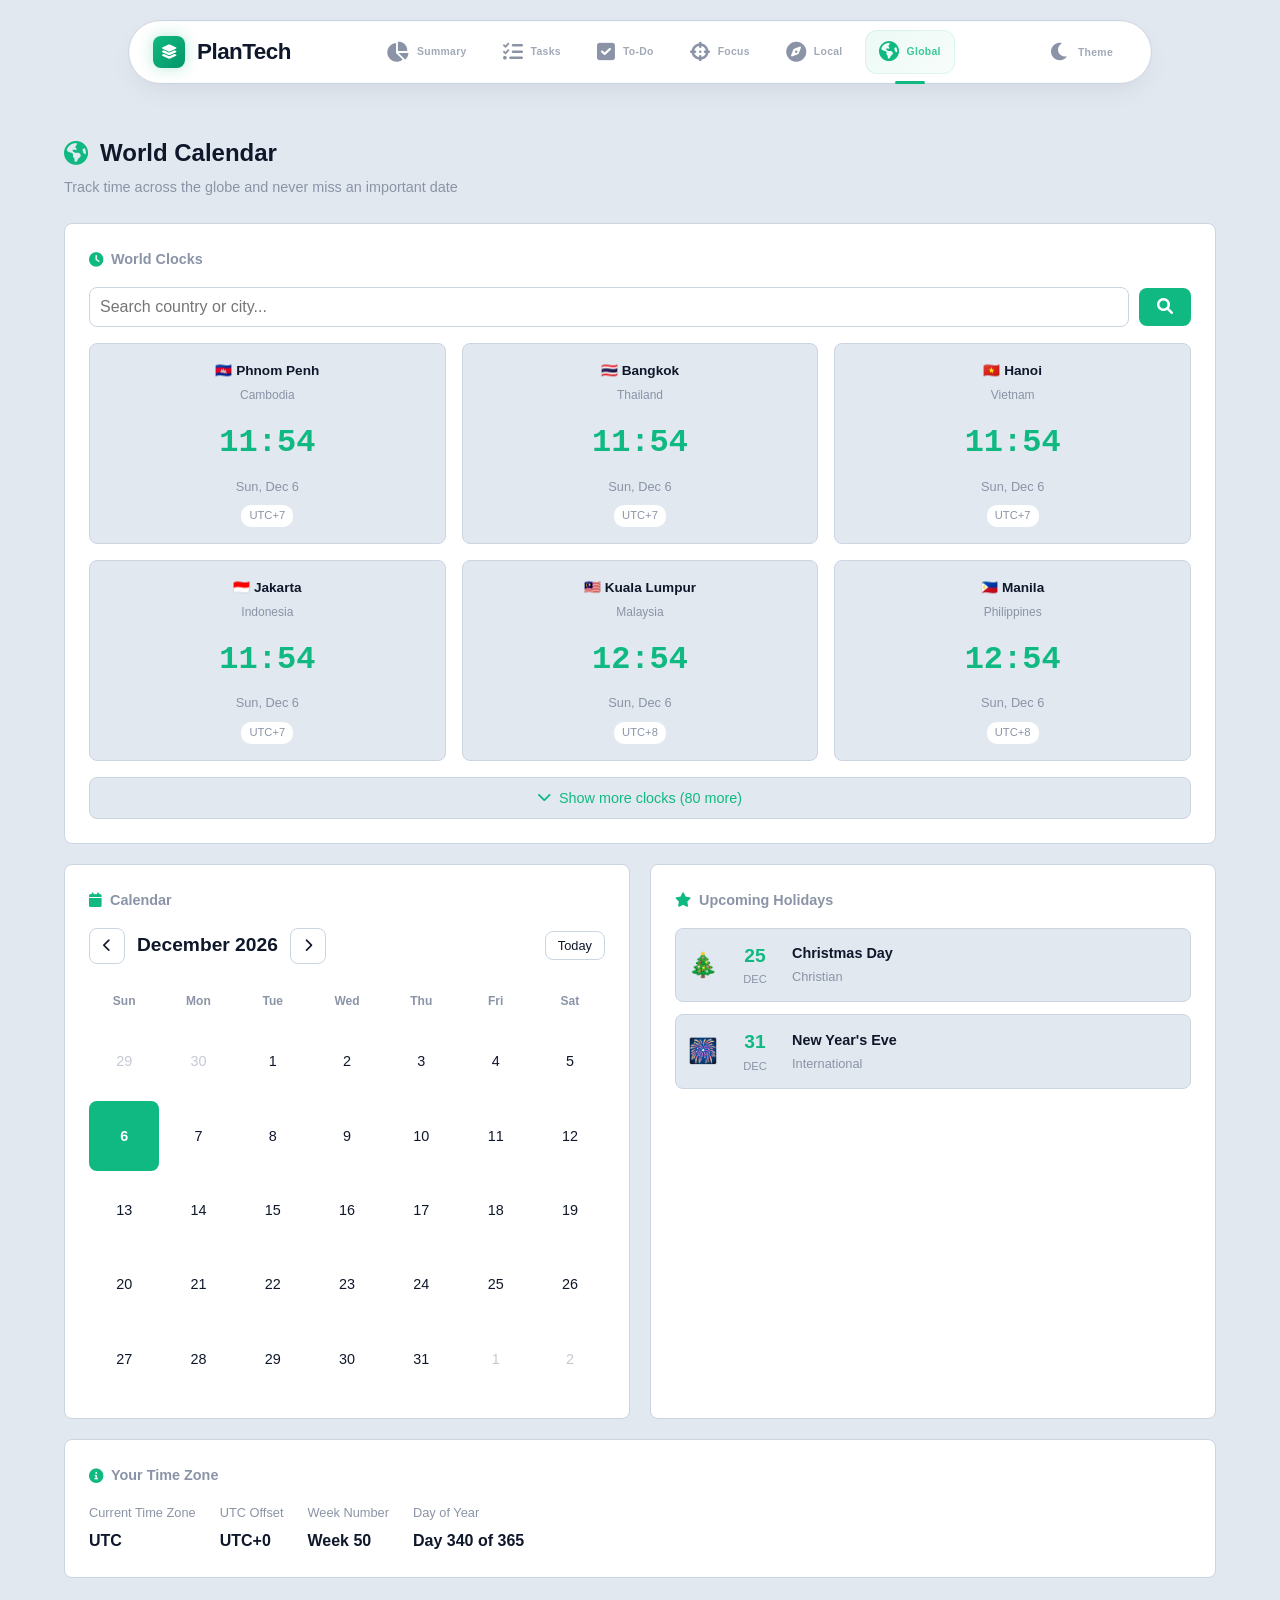
==== commit fd30456d: "update timezone" ====
--- a/pages/world_calendar.html
+++ b/pages/world_calendar.html
@@ -607,32 +607,105 @@
             });
         });
 
-        // World Clock Data
+        // World Clock Data - Comprehensive List
         const worldClocks = [
+            // Asia
             { city: 'Phnom Penh', country: 'Cambodia', timezone: 'Asia/Phnom_Penh', flag: '🇰🇭' },
+            { city: 'Bangkok', country: 'Thailand', timezone: 'Asia/Bangkok', flag: '🇹🇭' },
+            { city: 'Hanoi', country: 'Vietnam', timezone: 'Asia/Ho_Chi_Minh', flag: '🇻🇳' },
+            { city: 'Jakarta', country: 'Indonesia', timezone: 'Asia/Jakarta', flag: '🇮🇩' },
             { city: 'Kuala Lumpur', country: 'Malaysia', timezone: 'Asia/Kuala_Lumpur', flag: '🇲🇾' },
-            { city: 'Ho Chi Minh', country: 'Vietnam', timezone: 'Asia/Ho_Chi_Minh', flag: '🇻🇳' },
+            { city: 'Manila', country: 'Philippines', timezone: 'Asia/Manila', flag: '🇵🇭' },
             { city: 'Singapore', country: 'Singapore', timezone: 'Asia/Singapore', flag: '🇸🇬' },
             { city: 'Tokyo', country: 'Japan', timezone: 'Asia/Tokyo', flag: '🇯🇵' },
             { city: 'Seoul', country: 'South Korea', timezone: 'Asia/Seoul', flag: '🇰🇷' },
             { city: 'Beijing', country: 'China', timezone: 'Asia/Shanghai', flag: '🇨🇳' },
+            { city: 'Taipei', country: 'Taiwan', timezone: 'Asia/Taipei', flag: '🇹🇼' },
             { city: 'Hong Kong', country: 'Hong Kong', timezone: 'Asia/Hong_Kong', flag: '🇭🇰' },
             { city: 'Dubai', country: 'UAE', timezone: 'Asia/Dubai', flag: '🇦🇪' },
+            { city: 'Riyadh', country: 'Saudi Arabia', timezone: 'Asia/Riyadh', flag: '🇸🇦' },
+            { city: 'Doha', country: 'Qatar', timezone: 'Asia/Qatar', flag: '🇶🇦' },
+            { city: 'Tehran', country: 'Iran', timezone: 'Asia/Tehran', flag: '🇮🇷' },
+            { city: 'Tel Aviv', country: 'Israel', timezone: 'Asia/Jerusalem', flag: '🇮🇱' },
+            { city: 'Amman', country: 'Qatar', timezone: 'Asia/Amman', flag: '🇯🇴' },
             { city: 'Mumbai', country: 'India', timezone: 'Asia/Kolkata', flag: '🇮🇳' },
-            { city: 'Moscow', country: 'Russia', timezone: 'Europe/Moscow', flag: '🇷🇺' },
-            { city: 'Istanbul', country: 'Turkey', timezone: 'Europe/Istanbul', flag: '🇹🇷' },
-            { city: 'London', country: 'United Kingdom', timezone: 'Europe/London', flag: '🇬🇧' },
+            { city: 'Islamabad', country: 'Pakistan', timezone: 'Asia/Karachi', flag: '🇵🇰' },
+            { city: 'Dhaka', country: 'Bangladesh', timezone: 'Asia/Dhaka', flag: '🇧🇩' },
+            { city: 'Colombo', country: 'Sri Lanka', timezone: 'Asia/Colombo', flag: '🇱🇰' },
+            { city: 'Kathmandu', country: 'Nepal', timezone: 'Asia/Kathmandu', flag: '🇳🇵' },
+            { city: 'Kabul', country: 'Nepal', timezone: 'Asia/Kabul', flag: '🇦🇫' },
+
+            // Europe
+            { city: 'London', country: 'UK', timezone: 'Europe/London', flag: '🇬🇧' },
+            { city: 'Edinburgh', country: 'UK', timezone: 'Europe/London', flag: '🏴󠁧󠁢󠁳󠁣󠁴󠁿' },
             { city: 'Paris', country: 'France', timezone: 'Europe/Paris', flag: '🇫🇷' },
             { city: 'Berlin', country: 'Germany', timezone: 'Europe/Berlin', flag: '🇩🇪' },
+            { city: 'Rome', country: 'Italy', timezone: 'Europe/Rome', flag: '🇮🇹' },
+            { city: 'Madrid', country: 'Spain', timezone: 'Europe/Madrid', flag: '🇪🇸' },
             { city: 'Amsterdam', country: 'Netherlands', timezone: 'Europe/Amsterdam', flag: '🇳🇱' },
-            { city: 'New York', country: 'United States', timezone: 'America/New_York', flag: '🇺🇸' },
-            { city: 'Los Angeles', country: 'United States', timezone: 'America/Los_Angeles', flag: '🇺🇸' },
-            { city: 'Chicago', country: 'United States', timezone: 'America/Chicago', flag: '🇺🇸' },
+            { city: 'Brussels', country: 'Belgium', timezone: 'Europe/Brussels', flag: '🇧🇪' },
+            { city: 'Vienna', country: 'Austria', timezone: 'Europe/Vienna', flag: '🇦🇹' },
+            { city: 'Zurich', country: 'Switzerland', timezone: 'Europe/Zurich', flag: '🇨🇭' },
+            { city: 'Stockholm', country: 'Sweden', timezone: 'Europe/Stockholm', flag: '🇸🇪' },
+            { city: 'Oslo', country: 'Norway', timezone: 'Europe/Oslo', flag: '🇳🇴' },
+            { city: 'Copenhagen', country: 'Denmark', timezone: 'Europe/Copenhagen', flag: '🇩🇰' },
+            { city: 'Helsinki', country: 'Finland', timezone: 'Europe/Helsinki', flag: '🇫🇮' },
+            { city: 'Dublin', country: 'Ireland', timezone: 'Europe/Dublin', flag: '🇮🇪' },
+            { city: 'Lisbon', country: 'Ireland', timezone: 'Europe/Lisbon', flag: '🇵🇹' },
+            { city: 'Warsaw', country: 'Poland', timezone: 'Europe/Warsaw', flag: '🇵🇱' },
+            { city: 'Prague', country: 'Czech', timezone: 'Europe/Prague', flag: '🇨🇿' },
+            { city: 'Budapest', country: 'Hungary', timezone: 'Europe/Budapest', flag: '🇭🇺' },
+            { city: 'Athens', country: 'Greece', timezone: 'Europe/Athens', flag: '🇬🇷' },
+            { city: 'Istanbul', country: 'Turkey', timezone: 'Europe/Istanbul', flag: '🇹🇷' },
+            { city: 'Moscow', country: 'Russia', timezone: 'Europe/Moscow', flag: '🇷🇺' },
+            { city: 'Kyiv', country: 'Ukraine', timezone: 'Europe/Kyiv', flag: '🇺🇦' },
+
+            // North America
+            { city: 'New York', country: 'USA', timezone: 'America/New_York', flag: '🇺🇸' },
+            { city: 'Washington D.C.', country: 'USA', timezone: 'America/New_York', flag: '🇺🇸' },
+            { city: 'Los Angeles', country: 'USA', timezone: 'America/Los_Angeles', flag: '🇺🇸' },
+            { city: 'California', country: 'USA', timezone: 'America/Los_Angeles', flag: '🇺🇸' },
+            { city: 'San Francisco', country: 'USA', timezone: 'America/Los_Angeles', flag: '🇺🇸' },
+            { city: 'Chicago', country: 'USA', timezone: 'America/Chicago', flag: '🇺🇸' },
+            { city: 'Houston', country: 'USA', timezone: 'America/Chicago', flag: '🇺🇸' },
+            { city: 'Phoenix', country: 'USA', timezone: 'America/Phoenix', flag: '🇺🇸' },
+            { city: 'Denver', country: 'USA', timezone: 'America/Denver', flag: '🇺🇸' },
+            { city: 'Miami', country: 'USA', timezone: 'America/Chicago', flag: '🇺🇸' },
+            { city: 'Seattle', country: 'USA', timezone: 'America/Los_Angeles', flag: '🇺🇸' },
             { city: 'Toronto', country: 'Canada', timezone: 'America/Toronto', flag: '🇨🇦' },
+            { city: 'Vancouver', country: 'Canada', timezone: 'America/Vancouver', flag: '🇨🇦' },
+            { city: 'Montreal', country: 'Canada', timezone: 'America/Toronto', flag: '🇨🇦' },
+            { city: 'Mexico City', country: 'Mexico', timezone: 'America/Mexico_City', flag: '🇲🇽' },
+            { city: 'Havana', country: 'Cuba', timezone: 'America/Havana', flag: '🇨🇺' },
+
+            // South America
             { city: 'São Paulo', country: 'Brazil', timezone: 'America/Sao_Paulo', flag: '🇧🇷' },
+            { city: 'Rio de Janeiro', country: 'Brazil', timezone: 'America/Sao_Paulo', flag: '🇧🇷' },
             { city: 'Buenos Aires', country: 'Argentina', timezone: 'America/Argentina/Buenos_Aires', flag: '🇦🇷' },
+            { city: 'Bogotá', country: 'Colombia', timezone: 'America/Bogota', flag: '🇨🇴' },
+            { city: 'Lima', country: 'Peru', timezone: 'America/Lima', flag: '🇵🇪' },
+            { city: 'Santiago', country: 'Chile', timezone: 'America/Santiago', flag: '🇨🇱' },
+            { city: 'Caracas', country: 'Venezuela', timezone: 'America/Caracas', flag: '🇻🇪' },
+            { city: 'Quito', country: 'Colombia', timezone: 'America/Guayaquil', flag: '🇪🇨' },
+
+            // Africa
+            { city: 'Cairo', country: 'Egypt', timezone: 'Africa/Cairo', flag: '🇪🇬' },
+            { city: 'Johannesburg', country: 'South Africa', timezone: 'Africa/Johannesburg', flag: '🇿🇦' },
+            { city: 'Cape Town', country: 'South Africa', timezone: 'Africa/Johannesburg', flag: '🇿🇦' },
+            { city: 'Lagos', country: 'Nigeria', timezone: 'Africa/Lagos', flag: '🇳🇬' },
+            { city: 'Nairobi', country: 'Kenya', timezone: 'Africa/Nairobi', flag: '🇰🇪' },
+            { city: 'Casablanca', country: 'Morocco', timezone: 'Africa/Casablanca', flag: '🇲🇦' },
+            { city: 'Addis Ababa', country: 'Ethiopia', timezone: 'Africa/Addis_Ababa', flag: '🇪🇹' },
+            { city: 'Accra', country: 'Ghana', timezone: 'Africa/Accra', flag: '🇬🇭' },
+
+            // Oceania
             { city: 'Sydney', country: 'Australia', timezone: 'Australia/Sydney', flag: '🇦🇺' },
-            { city: 'Auckland', country: 'New Zealand', timezone: 'Pacific/Auckland', flag: '🇳🇿' }
+            { city: 'Melbourne', country: 'Australia', timezone: 'Australia/Melbourne', flag: '🇦🇺' },
+            { city: 'Brisbane', country: 'Australia', timezone: 'Australia/Brisbane', flag: '🇦🇺' },
+            { city: 'Perth', country: 'Australia', timezone: 'Australia/Perth', flag: '🇦🇺' },
+            { city: 'Auckland', country: 'New Zealand', timezone: 'Pacific/Auckland', flag: '🇳🇿' },
+            { city: 'Wellington', country: 'New Zealand', timezone: 'Pacific/Auckland', flag: '🇳🇿' },
+            { city: 'Suva', country: 'Fiji', timezone: 'Pacific/Fiji', flag: '🇫🇯' }
         ];
 
         // International Holidays 2026
